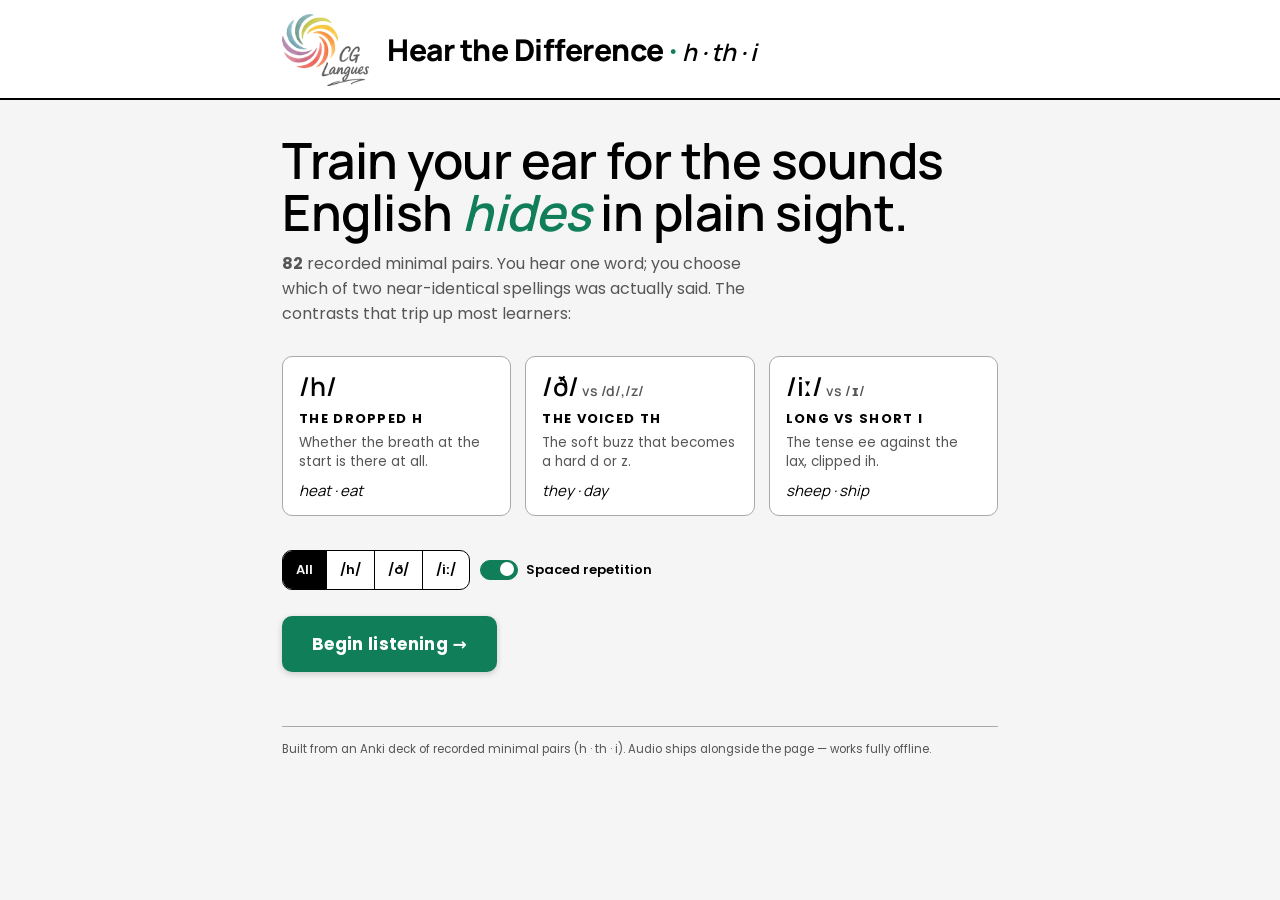
==== index.html @ 0fb6858c "Use the CG Langues swirl as the app and tab icon Replace the placeholder dot-and-waves mark with the" ====
<!DOCTYPE html>
<html lang="en">
<head>
<meta charset="UTF-8">
<meta name="viewport" content="width=device-width, initial-scale=1.0">
<title>Hear the Difference — h · th · i</title>
<meta name="description" content="A listening drill on English minimal pairs: /h/, voiced /ð/, and long vs short i.">
<link rel="stylesheet" href="assets/css/fonts.css">
<link rel="icon" href="assets/icons/cg-favicon-64.png" type="image/png">
<link rel="manifest" href="manifest.webmanifest">
<link rel="apple-touch-icon" href="assets/icons/cg-apple-touch-icon.png">
<meta name="theme-color" content="#ffffff">
<meta name="apple-mobile-web-app-capable" content="yes">
<meta name="apple-mobile-web-app-title" content="Hear the Diff">
<link rel="stylesheet" href="assets/css/app.css">
</head>
<body>
<div class="wrap">
  <div class="topbar">
    <a class="sitemark" href="https://www.cglangues.fr/"><img src="assets/cg-langues-logo.png" alt="CG Langues" width="242" height="200"></a>
    <div class="brand"><span id="brand-title">Hear the Difference</span><span class="sep"> · </span><span class="brand-sub" id="brand-sub">h · th · i</span></div>
  </div>

  <section id="start" class="fade">
    <h1 class="lede">Train your ear for the sounds English <em>hides</em> in plain sight.</h1>
    <p class="blurb"><b id="deck-size">0</b> recorded minimal pairs. You hear one word; you choose which of two near-identical spellings was actually said. The contrasts that trip up most learners:</p>
    <div class="groups" id="groups"></div>
    <div class="controls">
      <div class="seg" id="filter"></div>
      <label class="toggle"><input type="checkbox" id="srs" checked> Spaced repetition</label>
    </div>
    <button class="btn btn-primary" id="begin">Begin listening →</button>
  </section>

  <section id="quiz" class="hidden">
    <div class="meta">
      <span class="pill" id="grouppill"></span>
      <span class="stat" id="counts">—</span>
      <span class="stat">Streak <b id="streak">0</b></span>
    </div>
    <div class="bar"><i id="prog"></i></div>
    <div class="stage">
      <button class="play" id="play" aria-label="Replay the recording">
        <span class="ring"></span>
        <svg id="playicon" viewBox="0 0 24 24" aria-hidden="true"><path d="M8 5v14l11-7z"/></svg>
        <div class="eq hidden" id="eq" aria-hidden="true"><span></span><span></span><span></span><span></span></div>
      </button>
      <p class="replay-hint"><kbd>R</kbd> replay · <kbd>1</kbd>/<kbd>2</kbd> answer · then <kbd>1</kbd>–<kbd>4</kbd> to rate</p>
      <p class="prompt">Which word did you hear?</p>
      <div class="opts">
        <button class="opt" id="opt0"><span class="num">1</span><span class="mark"></span><span class="w"></span></button>
        <button class="opt" id="opt1"><span class="num">2</span><span class="mark"></span><span class="w"></span></button>
      </div>
      <div class="feedback">
        <div class="verdict" id="verdict" role="status" aria-live="polite"></div>
        <div class="rate" id="rate">
          <button class="rbtn r-again" data-r="again">Again<small></small></button>
          <button class="rbtn r-hard" data-r="hard">Hard<small></small></button>
          <button class="rbtn r-good" data-r="good">Good<small></small></button>
          <button class="rbtn r-easy" data-r="easy">Easy<small></small></button>
        </div>
        <div class="next" id="next"><button class="btn btn-next" id="nextbtn">Next →</button></div>
      </div>
    </div>
  </section>

  <section id="results" class="hidden">
    <h2 class="result-head">That's the set.</h2>
    <div class="score-big"><span id="rpct">0</span><small>%</small></div>
    <p class="blurb" id="rline" style="margin-top:10px"></p>
    <div class="breakdown" id="breakdown"></div>
    <div style="display:flex;gap:12px;flex-wrap:wrap">
      <button class="btn btn-primary" id="again">Run it again →</button>
      <button class="btn btn-next" id="back" style="border-radius:2px">Change set</button>
    </div>
    <div class="controls" style="margin-top:26px">
      <button class="mini" id="export">Export progress</button>
      <button class="mini" id="import">Import</button>
      <button class="mini" id="reset">Reset</button>
      <input type="file" id="importfile" accept="application/json" hidden>
      <span class="savenote" id="savenote"></span>
    </div>
  </section>

  <footer>Built from an Anki deck of recorded minimal pairs (h · th · i). Audio ships alongside the page — works fully offline.</footer>
</div>

<audio id="player" preload="auto"></audio>
<script src="data/deck.js"></script>
<script src="assets/js/deck.js"></script>
<script src="assets/js/quiz.js"></script>
<script src="assets/js/app.js"></script>
</body>
</html>
---- assets/css/fonts.css ----
/* Hear the Difference — the two typefaces, served from this folder.
 *
 * They used to come from Google Fonts. Shipping them here is what lets the
 * installed app look right offline; the files are the latin and latin-ext
 * subsets from Fontsource (SIL Open Font License, see assets/fonts/OFL-*.txt).
 * The family names match the --display and --ui tokens in app.css, so nothing
 * else had to change.
 */

@font-face{font-family:Manrope;font-style:normal;font-weight:200 800;font-display:swap;src:url(../fonts/manrope-latin-wght-normal.woff2) format('woff2');unicode-range:U+0000-00FF,U+0131,U+0152-0153,U+02BB-02BC,U+02C6,U+02DA,U+02DC,U+0304,U+0308,U+0329,U+2000-206F,U+20AC,U+2122,U+2191,U+2193,U+2212,U+2215,U+FEFF,U+FFFD}
@font-face{font-family:Manrope;font-style:normal;font-weight:200 800;font-display:swap;src:url(../fonts/manrope-latin-ext-wght-normal.woff2) format('woff2');unicode-range:U+0100-02BA,U+02BD-02C5,U+02C7-02CC,U+02CE-02D7,U+02DD-02FF,U+0304,U+0308,U+0329,U+1D00-1DBF,U+1E00-1E9F,U+1EF2-1EFF,U+2020,U+20A0-20AB,U+20AD-20C0,U+2113,U+2C60-2C7F,U+A720-A7FF}
@font-face{font-family:Poppins;font-style:normal;font-weight:400;font-display:swap;src:url(../fonts/poppins-latin-400-normal.woff2) format('woff2');unicode-range:U+0000-00FF,U+0131,U+0152-0153,U+02BB-02BC,U+02C6,U+02DA,U+02DC,U+0304,U+0308,U+0329,U+2000-206F,U+20AC,U+2122,U+2191,U+2193,U+2212,U+2215,U+FEFF,U+FFFD}
@font-face{font-family:Poppins;font-style:normal;font-weight:500;font-display:swap;src:url(../fonts/poppins-latin-500-normal.woff2) format('woff2');unicode-range:U+0000-00FF,U+0131,U+0152-0153,U+02BB-02BC,U+02C6,U+02DA,U+02DC,U+0304,U+0308,U+0329,U+2000-206F,U+20AC,U+2122,U+2191,U+2193,U+2212,U+2215,U+FEFF,U+FFFD}
@font-face{font-family:Poppins;font-style:normal;font-weight:600;font-display:swap;src:url(../fonts/poppins-latin-600-normal.woff2) format('woff2');unicode-range:U+0000-00FF,U+0131,U+0152-0153,U+02BB-02BC,U+02C6,U+02DA,U+02DC,U+0304,U+0308,U+0329,U+2000-206F,U+20AC,U+2122,U+2191,U+2193,U+2212,U+2215,U+FEFF,U+FFFD}
@font-face{font-family:Poppins;font-style:normal;font-weight:700;font-display:swap;src:url(../fonts/poppins-latin-700-normal.woff2) format('woff2');unicode-range:U+0000-00FF,U+0131,U+0152-0153,U+02BB-02BC,U+02C6,U+02DA,U+02DC,U+0304,U+0308,U+0329,U+2000-206F,U+20AC,U+2122,U+2191,U+2193,U+2212,U+2215,U+FEFF,U+FFFD}
@font-face{font-family:Poppins;font-style:normal;font-weight:400;font-display:swap;src:url(../fonts/poppins-latin-ext-400-normal.woff2) format('woff2');unicode-range:U+0100-02BA,U+02BD-02C5,U+02C7-02CC,U+02CE-02D7,U+02DD-02FF,U+0304,U+0308,U+0329,U+1D00-1DBF,U+1E00-1E9F,U+1EF2-1EFF,U+2020,U+20A0-20AB,U+20AD-20C0,U+2113,U+2C60-2C7F,U+A720-A7FF}
@font-face{font-family:Poppins;font-style:normal;font-weight:500;font-display:swap;src:url(../fonts/poppins-latin-ext-500-normal.woff2) format('woff2');unicode-range:U+0100-02BA,U+02BD-02C5,U+02C7-02CC,U+02CE-02D7,U+02DD-02FF,U+0304,U+0308,U+0329,U+1D00-1DBF,U+1E00-1E9F,U+1EF2-1EFF,U+2020,U+20A0-20AB,U+20AD-20C0,U+2113,U+2C60-2C7F,U+A720-A7FF}
@font-face{font-family:Poppins;font-style:normal;font-weight:600;font-display:swap;src:url(../fonts/poppins-latin-ext-600-normal.woff2) format('woff2');unicode-range:U+0100-02BA,U+02BD-02C5,U+02C7-02CC,U+02CE-02D7,U+02DD-02FF,U+0304,U+0308,U+0329,U+1D00-1DBF,U+1E00-1E9F,U+1EF2-1EFF,U+2020,U+20A0-20AB,U+20AD-20C0,U+2113,U+2C60-2C7F,U+A720-A7FF}
@font-face{font-family:Poppins;font-style:normal;font-weight:700;font-display:swap;src:url(../fonts/poppins-latin-ext-700-normal.woff2) format('woff2');unicode-range:U+0100-02BA,U+02BD-02C5,U+02C7-02CC,U+02CE-02D7,U+02DD-02FF,U+0304,U+0308,U+0329,U+1D00-1DBF,U+1E00-1E9F,U+1EF2-1EFF,U+2020,U+20A0-20AB,U+20AD-20C0,U+2113,U+2C60-2C7F,U+A720-A7FF}
---- assets/css/app.css ----
/* Hear the Difference — shared shell: theme tokens, typography, buttons, layout.
 * Loaded by both index.html (quiz) and editor.html (deck editor).
 */
:root{
  /* Lifted from cglangues.fr with tools/theme-scrape.js, then adjusted where
   * this app asks more of a colour than a marketing site does. */
  --paper:#f5f5f5;--paper-2:#ffffff;--ink:#000000;--ink-soft:#565656;--line:#a9a9a9;
  --accent:#8dd9bf;--good:#336b5a;--good-soft:#d4dedb;--bad:#953c32;--bad-soft:#dfcac8;
  --shadow:rgba(0,0,0,.18);

  /* The site's mint is a fill, never a label: it sits at 1.5:1 on the page and
   * 1.6:1 under white, so anything set in it would be unreadable. --accent
   * stays the brand mint for fills and decoration; --accent-deep is the same
   * hue darkened until it carries text (4.6:1 on paper, 5.0:1 under white) and
   * is what every label and the primary button use. --accent-soft is the wash
   * for hover, now that cards are white rather than tinted. */
  --accent-deep:#107f59;--accent-soft:#deefe9;

  /* The site rounds its cards at 10px and casts no shadow to speak of. */
  --radius:10px;

  /* Type roles, not typeface names. --display carries the voice (headings, the
   * words being drilled, the score); --ui carries everything functional.
   * Both faces are the site's own: it sets body copy in Poppins and takes some
   * headings in Manrope. Re-theming to match another site means editing these
   * two lines and the stylesheet <link> in index.html and editor.html. */
  --display:Manrope,system-ui,-apple-system,"Segoe UI",sans-serif;
  --ui:Poppins,system-ui,-apple-system,"Segoe UI",sans-serif;
}
*{box-sizing:border-box;margin:0;padding:0}
html,body{height:100%}
body{font-family:var(--ui);background:var(--paper);color:var(--ink);-webkit-font-smoothing:antialiased;overflow-x:hidden}
.wrap{position:relative;z-index:1;max-width:760px;margin:0 auto;padding:32px 22px 64px;min-height:100%}
/* The site puts its mark top left in a white band and runs the page grey
 * underneath it. The bar breaks out of the column to span the viewport the
 * same way, while its padding keeps the contents on the column's own edges.
 * body already hides horizontal overflow, so 100vw cannot scroll the page. */
.topbar{display:flex;align-items:center;gap:18px;flex-wrap:wrap;
  width:100vw;margin:-32px calc(50% - 50vw) 26px;
  padding:14px max(22px,calc(50vw - 358px)) 12px;
  background:var(--paper-2);border-bottom:2px solid var(--ink)}
.brand{font-family:var(--display);font-weight:800;font-size:clamp(22px,4.5vw,30px);letter-spacing:-.5px;line-height:1}
.brand .sep{color:var(--accent-deep)}
.tag{margin-left:auto;font-size:11px;text-transform:uppercase;letter-spacing:.22em;color:var(--ink-soft);font-weight:600}
/* The school's mark, opposite the drill's own name. The topbar aligns its
 * children on the baseline, which an image has no useful one of, so this
 * centres itself instead. */
.sitemark{flex:0 0 auto;line-height:0;opacity:.94;transition:opacity .15s}
.sitemark:hover{opacity:1}
.sitemark img{display:block;height:72px;width:auto}
@media(max-width:480px){.sitemark img{height:52px}}
.lede{font-family:var(--display);font-size:clamp(28px,6.5vw,50px);line-height:1.04;font-weight:600;letter-spacing:-.5px;margin:34px 0 14px}
.lede em{font-style:italic;color:var(--accent-deep)}
.blurb{max-width:50ch;color:var(--ink-soft);font-size:16px;line-height:1.55;margin-bottom:30px}
.groups{display:grid;grid-template-columns:repeat(auto-fit,minmax(165px,1fr));gap:14px;margin-bottom:34px}
.gcard{border-radius:var(--radius);border:1.5px solid var(--line);background:var(--paper-2);padding:16px 16px 14px}
.gcard .ipa{font-family:var(--display);font-size:26px;font-weight:600;line-height:1.05}
.gcard .ipa small{font-size:14px;color:var(--ink-soft)}
.gcard h3{font-size:13px;text-transform:uppercase;letter-spacing:.1em;margin:8px 0 4px}
.gcard p{font-size:13.5px;color:var(--ink-soft);line-height:1.45}
.gcard .ex{font-family:var(--display);font-style:italic;color:var(--ink);font-size:15px;margin-top:8px}
.controls{display:flex;flex-wrap:wrap;gap:10px;align-items:center;margin-bottom:26px}
.seg{display:inline-flex;border:1.5px solid var(--ink);background:var(--paper-2);border-radius:var(--radius);overflow:hidden;flex-wrap:wrap}
.seg button{font:inherit;font-weight:600;font-size:13px;padding:9px 13px;background:none;border:none;cursor:pointer;color:var(--ink);border-right:1.5px solid var(--ink);transition:.15s}
.seg button:last-child{border-right:none}
.seg button.on{background:var(--ink);color:var(--paper)}
.toggle{display:inline-flex;align-items:center;gap:8px;font-size:13px;font-weight:600;cursor:pointer;user-select:none}
.toggle input{appearance:none;width:38px;height:20px;border:1.5px solid var(--ink);border-radius:20px;position:relative;cursor:pointer;background:var(--paper-2)}
.toggle input::after{content:"";position:absolute;top:1.5px;left:2px;width:14px;height:14px;border-radius:50%;background:var(--ink);transition:.18s}
.toggle input:checked{background:var(--accent-deep);border-color:var(--accent-deep)}
.toggle input:checked::after{left:19px;background:var(--paper-2)}
.btn{font:inherit;font-weight:700;cursor:pointer;border:none;letter-spacing:.02em}
.btn-primary{background:var(--accent-deep);color:var(--paper-2);font-size:17px;padding:15px 30px;border-radius:var(--radius);box-shadow:0 2px 6px var(--shadow);transition:.12s}
.btn-primary:hover{transform:translateY(-2px);box-shadow:0 6px 14px var(--shadow)}
.btn-primary:active{transform:translateY(1px);box-shadow:0 1px 3px var(--shadow)}
.meta{display:flex;align-items:center;justify-content:space-between;gap:14px;margin:24px 0 12px;font-size:12.5px;font-weight:600;color:var(--ink-soft)}
.pill{border:1.5px solid var(--ink);padding:4px 11px;border-radius:20px;background:var(--paper-2);font-family:var(--display);font-weight:600;color:var(--ink)}
.pill .ph{color:var(--accent-deep)}
.stat b{color:var(--ink)}
.bar{height:5px;background:var(--accent);border-radius:4px;overflow:hidden;margin-bottom:34px}
.bar i{display:block;height:100%;background:var(--accent-deep);width:0;transition:width .4s cubic-bezier(.4,1.2,.4,1)}
.stage{text-align:center}
.prompt{font-family:var(--display);font-style:italic;font-size:21px;color:var(--ink-soft);margin-bottom:26px}
.play{width:124px;height:124px;border-radius:50%;border:1.5px solid var(--ink);background:var(--paper-2);cursor:pointer;margin:0 auto 34px;display:flex;align-items:center;justify-content:center;position:relative;box-shadow:0 4px 12px var(--shadow);transition:.12s}
.play:hover{transform:translateY(-2px);box-shadow:0 8px 20px var(--shadow)}
.play:active{transform:translateY(2px);box-shadow:0 2px 5px var(--shadow)}
.play svg{width:40px;height:40px;fill:var(--ink)}
.play .ring{position:absolute;inset:-2px;border-radius:50%;border:2px solid var(--accent-deep);opacity:0}
.play.playing .ring{animation:pulse 1s ease-out infinite}
@keyframes pulse{0%{opacity:.7;transform:scale(.95)}100%{opacity:0;transform:scale(1.35)}}
.eq{display:flex;gap:4px;align-items:flex-end;height:34px}
.eq span{width:6px;background:var(--accent-deep);height:8px;border-radius:3px}
.play.playing .eq span{animation:bounce .7s ease-in-out infinite}
.play.playing .eq span:nth-child(2){animation-delay:.12s}
.play.playing .eq span:nth-child(3){animation-delay:.24s}
.play.playing .eq span:nth-child(4){animation-delay:.36s}
@keyframes bounce{0%,100%{height:8px}50%{height:30px}}
.replay-hint{font-size:12.5px;color:var(--ink-soft);margin:-22px 0 30px;letter-spacing:.04em}
.replay-hint kbd{font-family:var(--ui);background:var(--paper-2);border:1px solid var(--line);border-bottom-width:2px;border-radius:4px;padding:1px 6px;font-size:11px;font-weight:700}
.opts{display:grid;grid-template-columns:1fr 1fr;gap:16px;max-width:560px;margin:0 auto}
.opt{font-family:var(--display);font-size:27px;font-weight:600;padding:24px 14px;border:1.5px solid var(--ink);border-radius:var(--radius);background:var(--paper-2);cursor:pointer;position:relative;transition:.13s;color:var(--ink)}
.opt .num{position:absolute;top:8px;left:10px;font-family:var(--ui);font-size:11px;font-weight:700;color:var(--ink-soft)}
.opt:hover:not(.locked){background:var(--accent-soft);transform:translateY(-2px)}
.opt.locked{cursor:default}
.opt.correct{background:var(--good-soft);border-color:var(--good);color:var(--good)}
.opt.wrong{background:var(--bad-soft);border-color:var(--bad);color:var(--bad)}
.opt.dim{opacity:.5}
.opt .mark{position:absolute;top:8px;right:10px;font-size:13px;font-weight:700;opacity:0;font-family:var(--ui)}
.opt.correct .mark,.opt.wrong .mark{opacity:1}
.feedback{min-height:62px;margin-top:26px;display:flex;flex-direction:column;align-items:center;gap:12px}
.verdict{font-family:var(--display);font-size:19px;font-weight:600;opacity:0;transform:translateY(6px);transition:.25s}
.verdict.show{opacity:1;transform:none}
.verdict.ok{color:var(--good)}
.verdict.no{color:var(--bad)}
.next{opacity:0;pointer-events:none;transition:.2s}
.next.show{opacity:1;pointer-events:auto}
.btn-next{background:var(--ink);color:var(--paper);font-size:15px;padding:11px 26px;border-radius:var(--radius)}
.btn-next:hover{background:var(--accent-deep)}
.rate{display:none;gap:10px;flex-wrap:wrap;justify-content:center}
.rate.show{display:flex}
.rbtn{font:inherit;font-weight:700;font-size:14px;padding:9px 15px;border:1.5px solid var(--ink);background:var(--paper-2);cursor:pointer;border-radius:var(--radius);display:flex;flex-direction:column;align-items:center;gap:2px;min-width:78px;transition:.12s}
.rbtn small{font-weight:500;font-size:11px;color:var(--ink-soft);font-variant-numeric:tabular-nums}
.rbtn:hover{transform:translateY(-2px)}
.rbtn.r-again{border-color:var(--bad);color:var(--bad)}
.rbtn.r-good{border-color:var(--good);color:var(--good)}
.rbtn.r-easy{border-color:var(--accent-deep);color:var(--accent-deep)}
.mini{font:inherit;font-weight:600;font-size:12.5px;padding:7px 12px;border:1.5px solid var(--line);background:var(--paper-2);cursor:pointer;border-radius:var(--radius);color:var(--ink-soft)}
.mini:hover{border-color:var(--ink);color:var(--ink)}
.savenote{font-size:12px;color:var(--ink-soft);align-self:center}
.dueline{font-size:14px;color:var(--ink-soft);margin:-8px 0 22px}
.dueline b{color:var(--accent-deep)}
.result-head{font-family:var(--display);font-size:clamp(30px,6vw,46px);font-weight:600;margin:40px 0 6px;letter-spacing:-.5px}
.score-big{font-family:var(--display);font-size:84px;font-weight:800;line-height:1;color:var(--accent-deep)}
.score-big small{font-size:26px;color:var(--ink-soft);font-weight:600}
.breakdown{margin:32px 0;display:flex;flex-direction:column;gap:18px}
.brow{display:grid;grid-template-columns:120px 1fr 56px;align-items:center;gap:14px}
.brow .lab{font-family:var(--display);font-size:17px;font-weight:600}
.brow .lab .ph{color:var(--accent-deep);font-size:13px;display:block;font-weight:400}
.brow .track{height:10px;background:var(--accent);border-radius:6px;overflow:hidden}
.brow .track i{display:block;height:100%;background:var(--good);width:0;transition:width .8s cubic-bezier(.3,1,.4,1)}
.brow .pct{text-align:right;font-weight:700;font-variant-numeric:tabular-nums}
.hidden{display:none!important}
.fade{animation:fadein .45s ease both}
@keyframes fadein{from{opacity:0;transform:translateY(10px)}to{opacity:1;transform:none}}
footer{margin-top:54px;border-top:1.5px solid var(--line);padding-top:14px;font-size:11.5px;color:var(--ink-soft);line-height:1.5}
@media(max-width:480px){.opt{font-size:22px;padding:20px 10px}.score-big{font-size:64px}}

/* --- additions for the split build --------------------------------------- */
.brand-sub{font-family:var(--display);font-weight:600;font-style:italic;font-size:.8em}
.tag a{color:inherit;text-decoration:none;border-bottom:1.5px solid var(--line);padding-bottom:2px}
.tag a:hover{border-color:var(--accent-deep);color:var(--accent-deep)}
.blurb a{color:var(--accent-deep)}
.brow .lab .name{display:block}
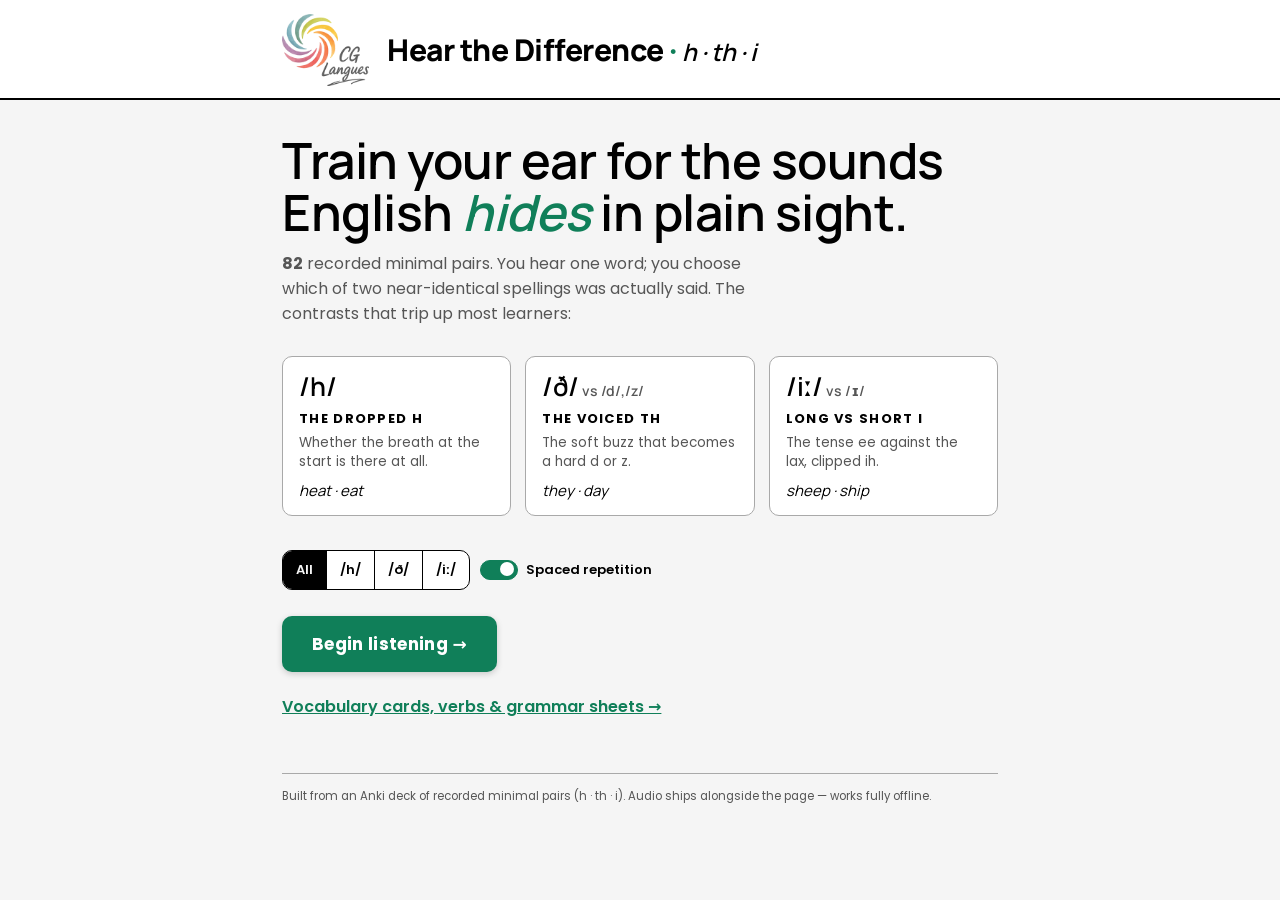
==== commit 3fc5d1d5: "Add a vocabulary & grammar section in study/, with its own editor Picture cards (picture or hint on " ====
--- a/index.html
+++ b/index.html
@@ -30,6 +30,8 @@
       <label class="toggle"><input type="checkbox" id="srs" checked> Spaced repetition</label>
     </div>
     <button class="btn btn-primary" id="begin">Begin listening →</button>
+    <!-- Study section. Remove this line along with the study/ folder. -->
+    <p style="margin-top:22px;font-weight:600"><a href="study/index.html" style="color:var(--accent-deep)">Vocabulary cards, verbs &amp; grammar sheets →</a></p>
   </section>
 
   <section id="quiz" class="hidden">
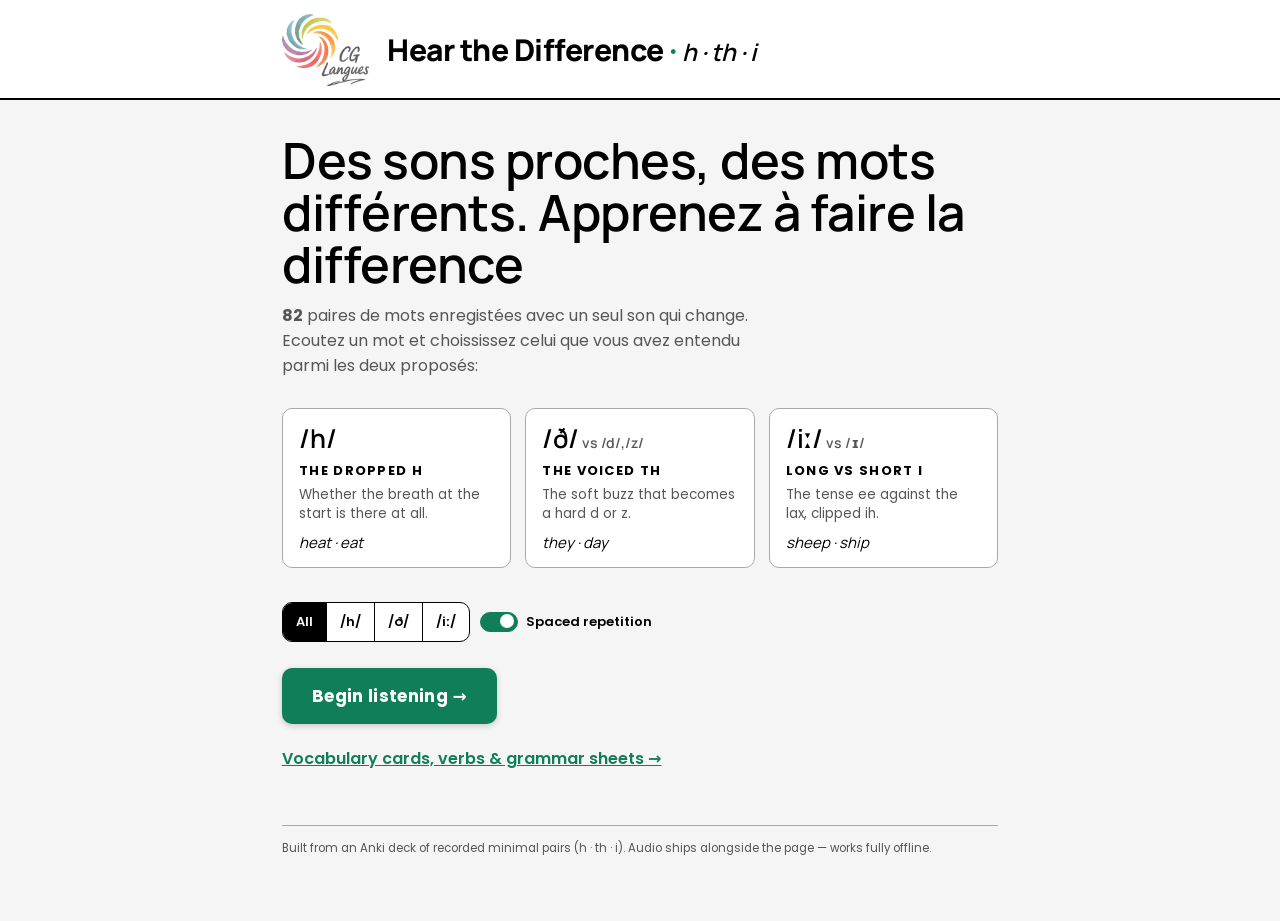
==== commit 68c03384: "Translate introductory text to French" ====
--- a/index.html
+++ b/index.html
@@ -22,8 +22,8 @@
   </div>
 
   <section id="start" class="fade">
-    <h1 class="lede">Train your ear for the sounds English <em>hides</em> in plain sight.</h1>
-    <p class="blurb"><b id="deck-size">0</b> recorded minimal pairs. You hear one word; you choose which of two near-identical spellings was actually said. The contrasts that trip up most learners:</p>
+    <h1 class="lede">Des sons proches, des mots différents. <em></em> Apprenez à faire la difference</h1>
+    <p class="blurb"><b id="deck-size">0</b> paires de mots enregistées avec un seul son qui change. Ecoutez un mot et choississez celui que vous avez entendu parmi les deux proposés:</p>
     <div class="groups" id="groups"></div>
     <div class="controls">
       <div class="seg" id="filter"></div>
@@ -47,11 +47,11 @@
         <svg id="playicon" viewBox="0 0 24 24" aria-hidden="true"><path d="M8 5v14l11-7z"/></svg>
         <div class="eq hidden" id="eq" aria-hidden="true"><span></span><span></span><span></span><span></span></div>
       </button>
-      <p class="replay-hint"><kbd>R</kbd> replay · <kbd>1</kbd>/<kbd>2</kbd> answer · then <kbd>1</kbd>–<kbd>4</kbd> to rate</p>
+      <p class="replay-hint"><kbd>R</kbd> replay · <kbd>1</kbd>/<kbd>2</kbd> answer · then tap any word (or <kbd>A</kbd>/<kbd>B</kbd>) to hear it · <kbd>1</kbd>–<kbd>4</kbd> to rate</p>
       <p class="prompt">Which word did you hear?</p>
       <div class="opts">
-        <button class="opt" id="opt0"><span class="num">1</span><span class="mark"></span><span class="w"></span></button>
-        <button class="opt" id="opt1"><span class="num">2</span><span class="mark"></span><span class="w"></span></button>
+        <button class="opt" id="opt0"><span class="num">1</span><span class="mark"></span><span class="w"></span><span class="src"></span></button>
+        <button class="opt" id="opt1"><span class="num">2</span><span class="mark"></span><span class="w"></span><span class="src"></span></button>
       </div>
       <div class="feedback">
         <div class="verdict" id="verdict" role="status" aria-live="polite"></div>
@@ -88,6 +88,7 @@
 </div>
 
 <audio id="player" preload="auto"></audio>
+<audio id="compareplayer" preload="none"></audio>
 <script src="data/deck.js"></script>
 <script src="assets/js/deck.js"></script>
 <script src="assets/js/quiz.js"></script>
--- a/assets/css/app.css
+++ b/assets/css/app.css
@@ -101,7 +101,7 @@
 .opt{font-family:var(--display);font-size:27px;font-weight:600;padding:24px 14px;border:1.5px solid var(--ink);border-radius:var(--radius);background:var(--paper-2);cursor:pointer;position:relative;transition:.13s;color:var(--ink)}
 .opt .num{position:absolute;top:8px;left:10px;font-family:var(--ui);font-size:11px;font-weight:700;color:var(--ink-soft)}
 .opt:hover:not(.locked){background:var(--accent-soft);transform:translateY(-2px)}
-.opt.locked{cursor:default}
+.opt.locked{cursor:pointer}
 .opt.correct{background:var(--good-soft);border-color:var(--good);color:var(--good)}
 .opt.wrong{background:var(--bad-soft);border-color:var(--bad);color:var(--bad)}
 .opt.dim{opacity:.5}
@@ -151,3 +151,16 @@
 .tag a:hover{border-color:var(--accent-deep);color:var(--accent-deep)}
 .blurb a{color:var(--accent-deep)}
 .brow .lab .name{display:block}
+
+/* Comparing the pair: after answering, tapping an option plays it. */
+.opt.locked:hover{transform:translateY(-2px)}
+.opt.playing{box-shadow:0 0 0 3px var(--accent)}
+.opt .src{position:absolute;left:0;right:0;bottom:6px;font-family:var(--ui);font-size:10.5px;font-weight:500;letter-spacing:.04em;color:var(--ink-soft)}
+.opt .src:empty{display:none}
+
+/* The words of an answered sentence, each tappable on its own. Those that
+ * differ between the two options carry a solid underline. */
+.opt .tok{border-radius:4px;padding:0 1px;border-bottom:2px dotted var(--line);transition:.12s}
+.opt .tok:hover,.opt .tok:focus-visible{background:var(--accent-soft);outline:none}
+.opt .tok.diff{border-bottom:2.5px solid var(--accent-deep)}
+.opt .tok.playing{background:var(--accent);color:var(--ink)}
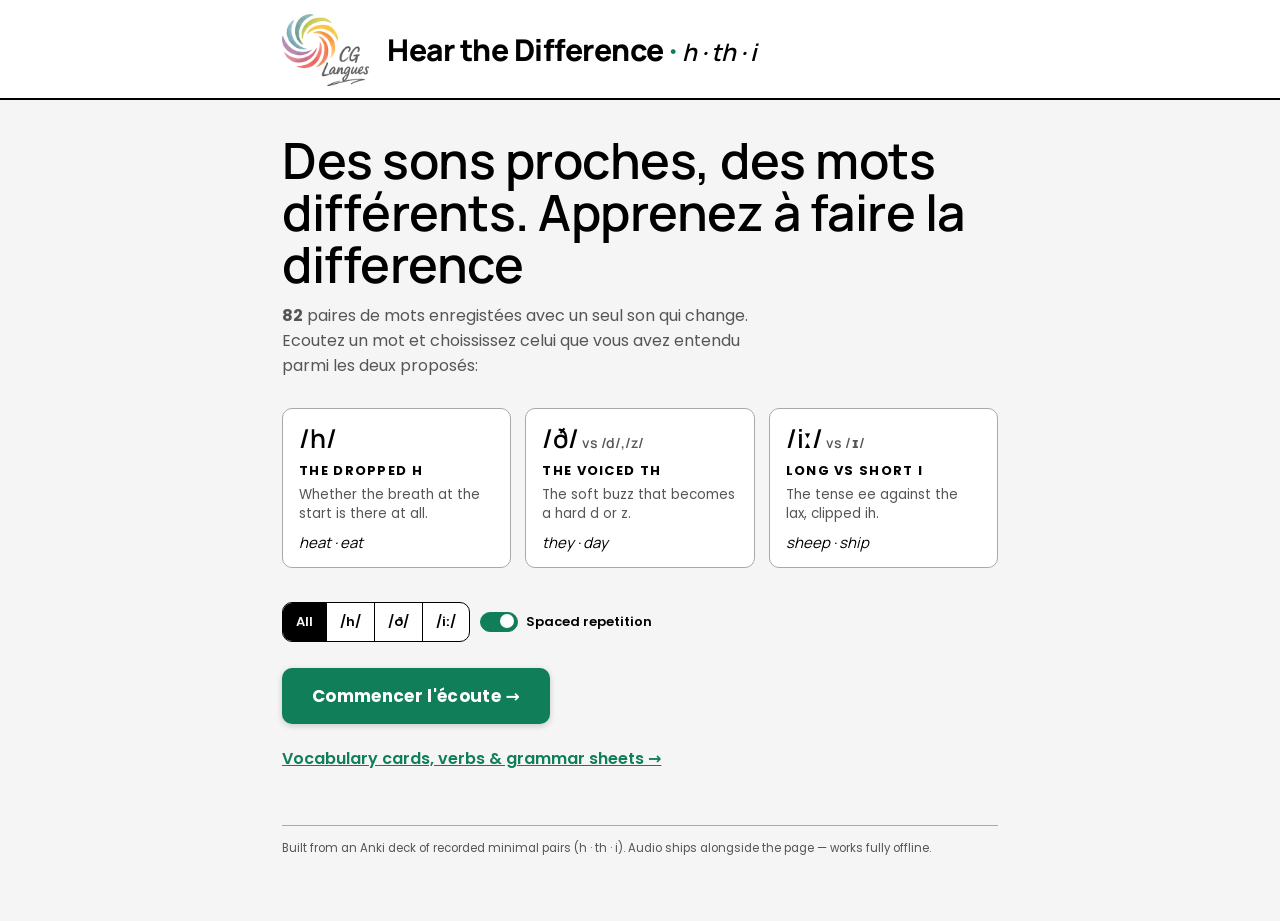
==== commit a06bf5af: "Change button text to French for listening" ====
--- a/index.html
+++ b/index.html
@@ -29,7 +29,7 @@
       <div class="seg" id="filter"></div>
       <label class="toggle"><input type="checkbox" id="srs" checked> Spaced repetition</label>
     </div>
-    <button class="btn btn-primary" id="begin">Begin listening →</button>
+    <button class="btn btn-primary" id="begin">Commencer l'écoute →</button>
     <!-- Study section. Remove this line along with the study/ folder. -->
     <p style="margin-top:22px;font-weight:600"><a href="study/index.html" style="color:var(--accent-deep)">Vocabulary cards, verbs &amp; grammar sheets →</a></p>
   </section>
